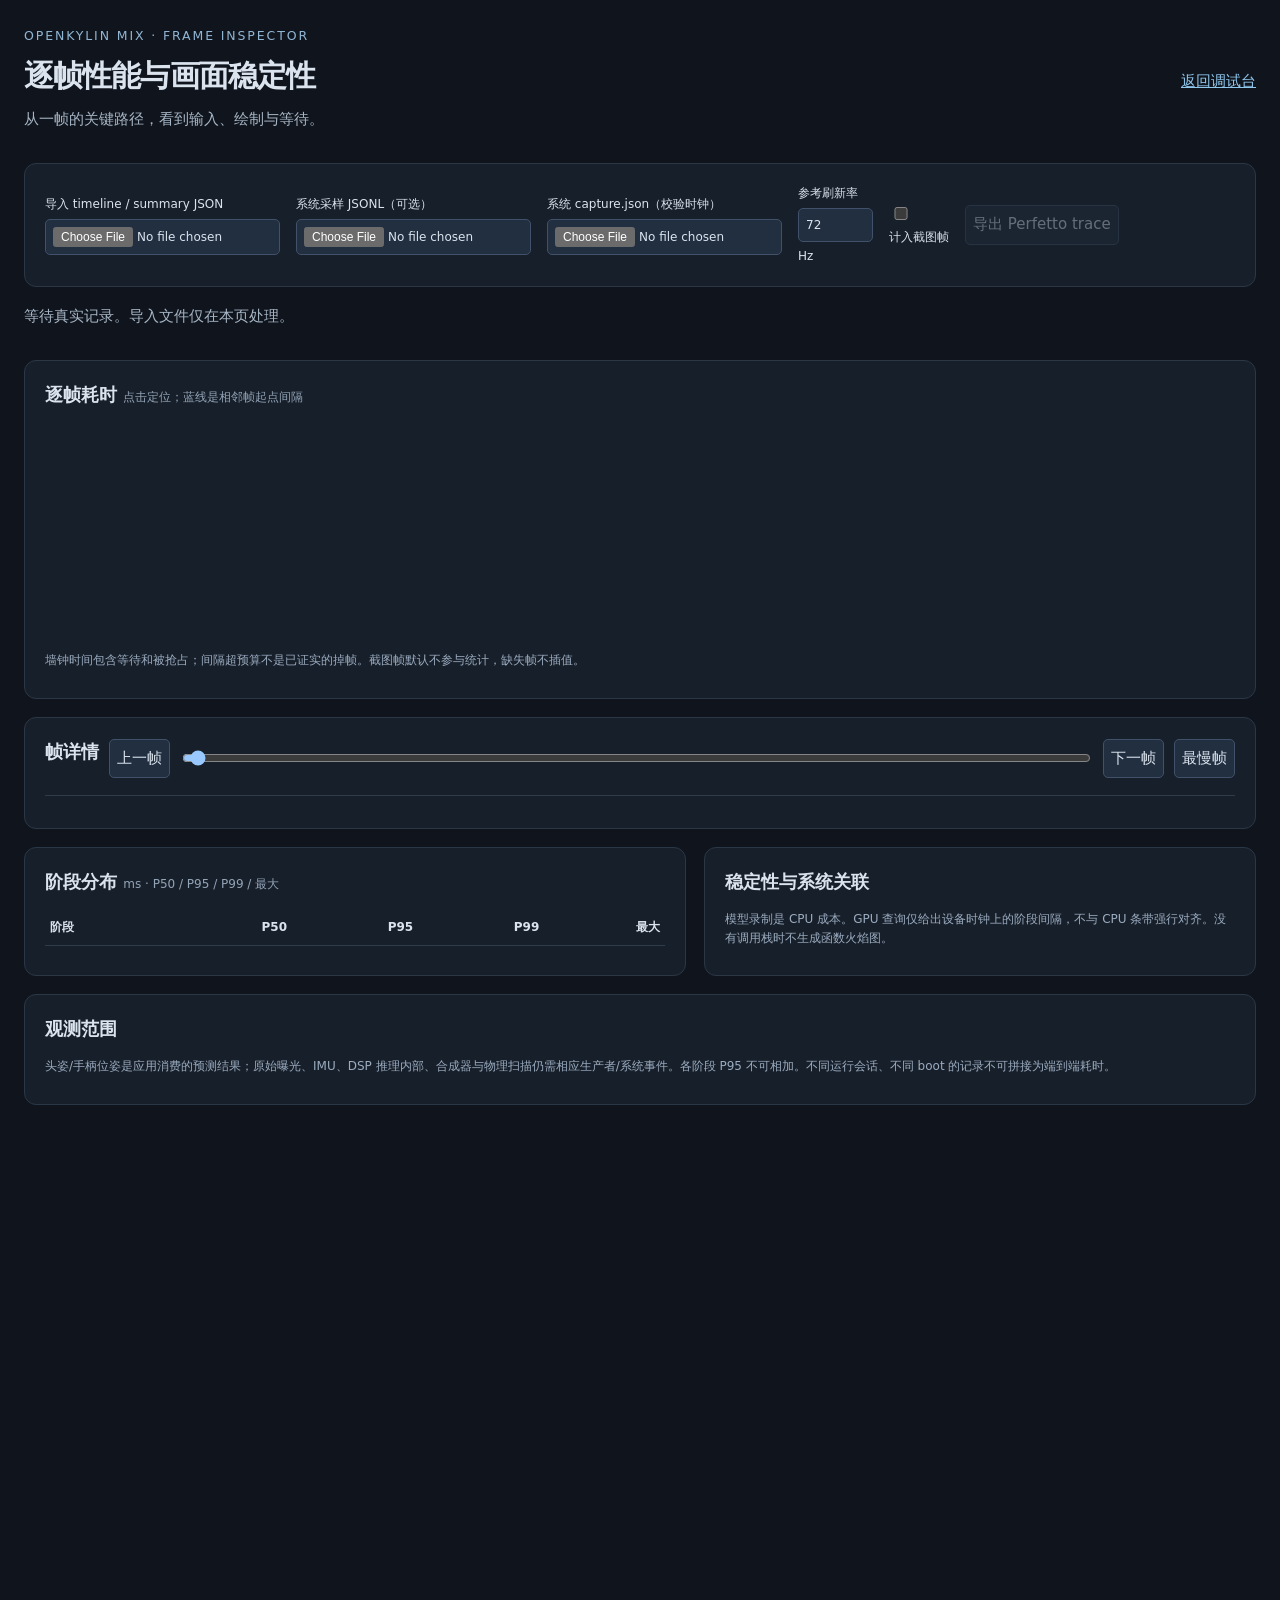
==== frontend/performance.html @ c1eca963 "Add frame inspector and bounded system performance capture" ====
<!doctype html>
<html lang="zh-CN"><meta charset="utf-8"><meta name="viewport" content="width=device-width, initial-scale=1">
<title>MIX · 逐帧性能分析</title><link rel="stylesheet" href="performance.css">
<header><div><small>OPENKYLIN MIX · FRAME INSPECTOR</small><h1>逐帧性能与画面稳定性</h1><p>从一帧的关键路径，看到输入、绘制与等待。</p></div><a href="index.html">返回调试台</a></header>
<main>
<section class="controls"><label>导入 timeline / summary JSON<input id="file" type="file" accept=".json,application/json"></label><label>系统采样 JSONL（可选）<input id="system" type="file" accept=".jsonl"></label><label>系统 capture.json（校验时钟）<input id="metadata" type="file" accept=".json"></label><label>参考刷新率 <input id="hz" type="number" min="1" max="240" value="72"> Hz</label><label><input id="captures" type="checkbox">计入截图帧</label><button id="export" disabled>导出 Perfetto trace</button></section>
<p id="status" role="status">等待真实记录。导入文件仅在本页处理。</p>
<div id="kpis" class="kpis"></div>
<section><h2>逐帧耗时 <small>点击定位；蓝线是相邻帧起点间隔</small></h2><canvas id="overview" height="220" aria-label="逐帧 CPU 墙钟耗时及帧间隔"></canvas><p class="note">墙钟时间包含等待和被抢占；间隔超预算不是已证实的掉帧。截图帧默认不参与统计，缺失帧不插值。</p></section>
<section><div class="row"><h2 id="frame-title">帧详情</h2><button id="previous">上一帧</button><input id="frame" type="range" min="0" max="0" value="0" aria-label="选择帧"><button id="next">下一帧</button><button id="worst">最慢帧</button></div><div id="selection"></div><div id="lanes"></div><div id="gpu"></div></section>
<div class="columns"><section><h2>阶段分布 <small>ms · P50 / P95 / P99 / 最大</small></h2><table><thead><tr><th>阶段</th><th>P50</th><th>P95</th><th>P99</th><th>最大</th></tr></thead><tbody id="stages"></tbody></table></section><section><h2>稳定性与系统关联</h2><div id="health"></div><div id="system-detail"></div><p class="note">模型录制是 CPU 成本。GPU 查询仅给出设备时钟上的阶段间隔，不与 CPU 条带强行对齐。没有调用栈时不生成函数火焰图。</p></section></div>
<section><h2>观测范围</h2><p id="coverage"></p><p class="note">头姿/手柄位姿是应用消费的预测结果；原始曝光、IMU、DSP 推理内部、合成器与物理扫描仍需相应生产者/系统事件。各阶段 P95 不可相加。不同运行会话、不同 boot 的记录不可拼接为端到端耗时。</p></section>
</main><script src="performance.js"></script></html>
---- frontend/performance.css ----
:root{font:15px/1.55 system-ui,sans-serif;color:#dbe4ee;background:#10151d;color-scheme:dark}*{box-sizing:border-box}body{margin:0}header,main{max-width:1500px;margin:auto;padding:24px}header{display:flex;align-items:center;justify-content:space-between;padding-bottom:0}header small{letter-spacing:.15em;color:#91b6d4}h1{font-size:30px;letter-spacing:-.03em;margin:6px 0}h2{font-size:18px;margin:0 0 14px}h2 small{font-weight:400;color:#93a4b7;font-size:12px}p{margin:8px 0;color:#a7b6c6}a{color:#90c7ed}section{background:#171f2a;border:1px solid #2c3746;border-radius:12px;padding:20px;margin-bottom:18px}.controls{display:flex;gap:16px;flex-wrap:wrap;align-items:center}.controls label{font-size:12px;display:grid;gap:5px}input,button{font:inherit;max-width:100%;background:#222f40;color:inherit;border:1px solid #405169;border-radius:5px;padding:7px}input[type=number]{width:75px}input[type=checkbox]{width:16px}input[type=file]{width:235px}button{cursor:pointer}button:disabled{opacity:.4}.kpis{display:grid;grid-template-columns:repeat(4,1fr);gap:15px;margin:16px 0}.kpi{padding:17px;background:#1b2634;border-radius:9px}.kpi b{display:block;font-size:25px;font-variant-numeric:tabular-nums}.kpi small,.note{font-size:12px;color:#9bacc0}canvas{display:block;width:100%;cursor:crosshair}.columns{display:grid;grid-template-columns:1.2fr 1fr;gap:18px}.columns section{min-width:0}.row{display:flex;align-items:center;gap:10px;flex-wrap:wrap}.row h2{margin-right:auto}.row input{flex:1;min-width:150px}table{border-collapse:collapse;width:100%;font-size:12px}td,th{text-align:right;padding:8px 5px;border-bottom:1px solid #303b4a}td:first-child,th:first-child{text-align:left}td{font-variant-numeric:tabular-nums}.track{display:grid;grid-template-columns:150px 1fr;gap:12px;margin:10px 0;font-size:12px}.strip{position:relative;min-height:30px;background:#101822;border-radius:3px;overflow:hidden}.slice{position:absolute;top:0;height:29px;overflow:hidden;white-space:nowrap;font-size:10px;padding:5px 3px;border-left:1px solid #121c28;background:#376187;color:#fff;cursor:help}.track:nth-child(3n) .slice{background:#486e63}.track:nth-child(3n+2) .slice{background:#635d86}#selection{font-size:13px;margin:15px 0}#gpu{font-size:13px;border-top:1px solid #303b4a;margin-top:16px;padding-top:12px}.pill{display:inline-block;padding:2px 7px;background:#253446;border-radius:4px;margin:3px}.warning{color:#e4b98c}#status{overflow-wrap:anywhere}#system-detail{font-size:12px}ul{padding-left:20px}@media(max-width:800px){.columns{grid-template-columns:1fr}.kpis{grid-template-columns:1fr 1fr}.track{grid-template-columns:110px 1fr}header,main{padding:14px}h1{font-size:24px}}
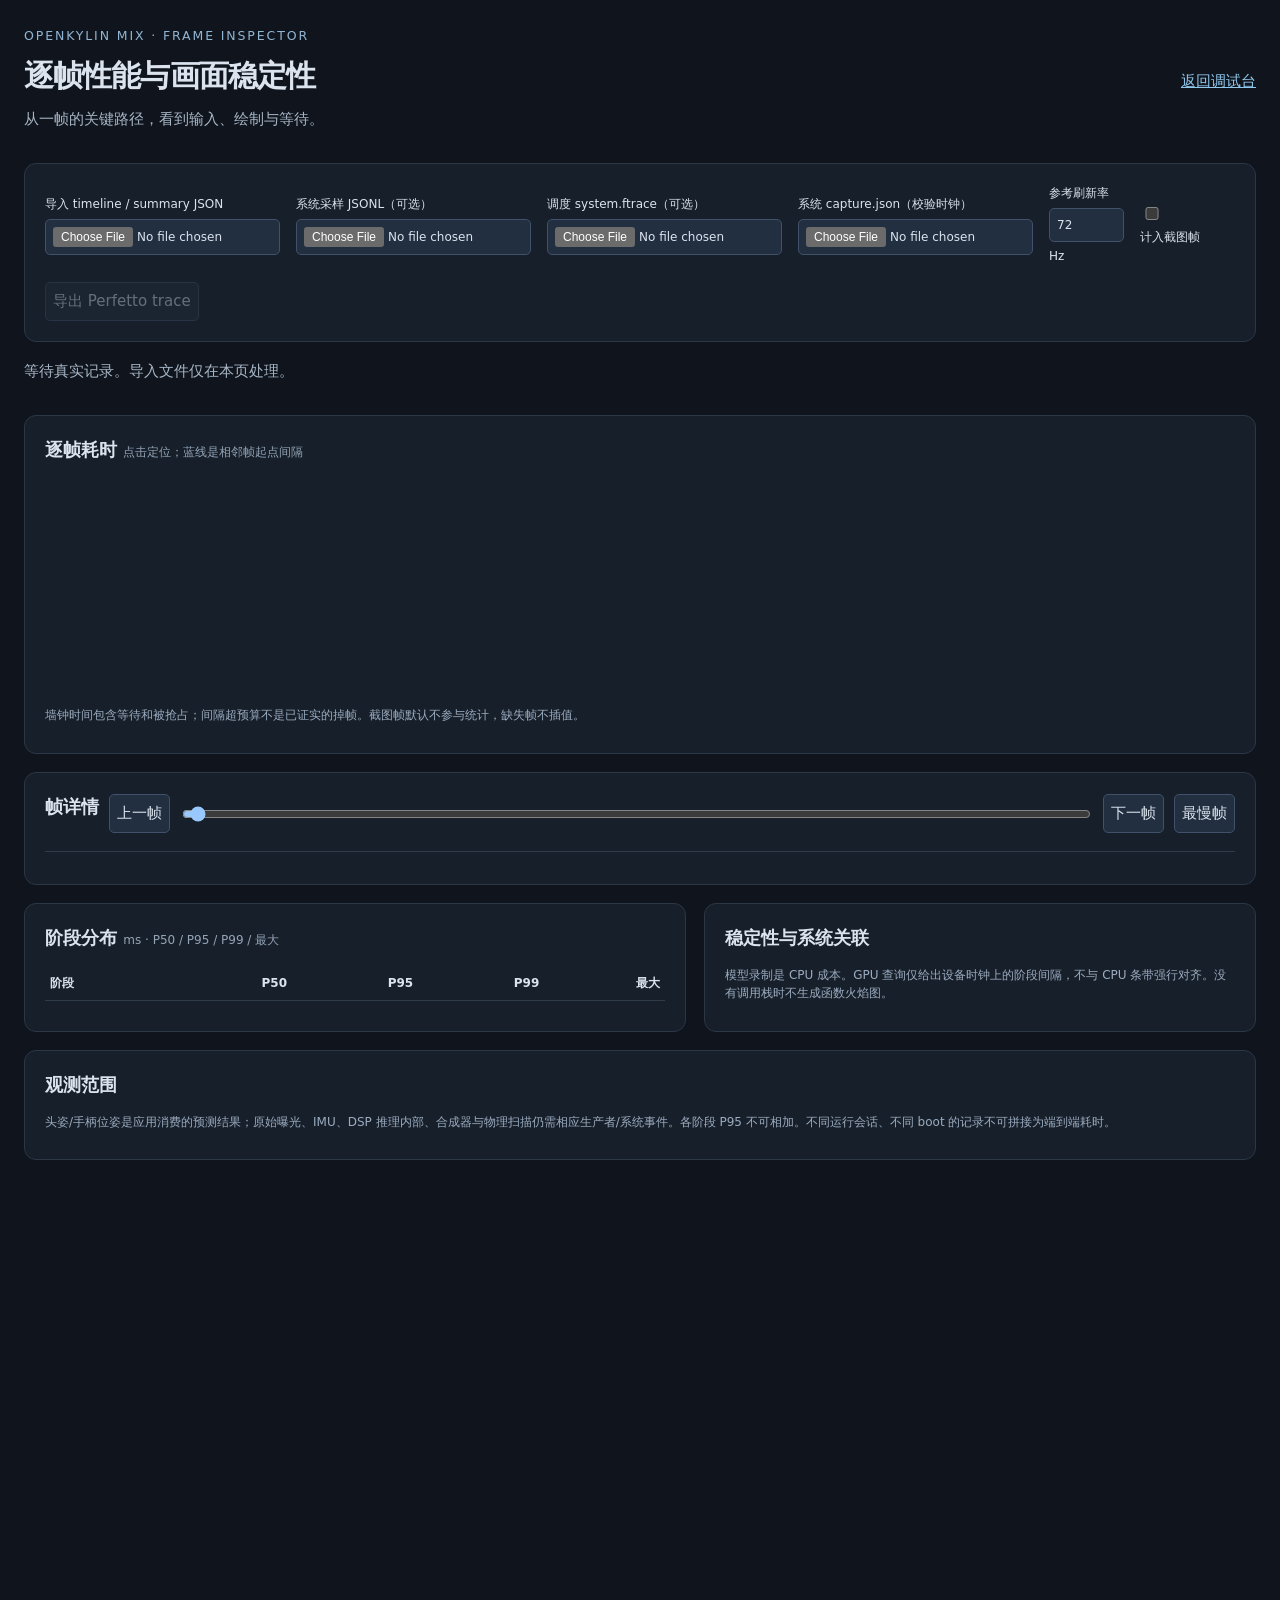
==== commit 29839d76: "Correlate scheduler observations and retain compositor frame history" ====
--- a/frontend/performance.html
+++ b/frontend/performance.html
@@ -3,7 +3,7 @@
 <title>MIX · 逐帧性能分析</title><link rel="stylesheet" href="performance.css">
 <header><div><small>OPENKYLIN MIX · FRAME INSPECTOR</small><h1>逐帧性能与画面稳定性</h1><p>从一帧的关键路径，看到输入、绘制与等待。</p></div><a href="index.html">返回调试台</a></header>
 <main>
-<section class="controls"><label>导入 timeline / summary JSON<input id="file" type="file" accept=".json,application/json"></label><label>系统采样 JSONL（可选）<input id="system" type="file" accept=".jsonl"></label><label>系统 capture.json（校验时钟）<input id="metadata" type="file" accept=".json"></label><label>参考刷新率 <input id="hz" type="number" min="1" max="240" value="72"> Hz</label><label><input id="captures" type="checkbox">计入截图帧</label><button id="export" disabled>导出 Perfetto trace</button></section>
+<section class="controls"><label>导入 timeline / summary JSON<input id="file" type="file" accept=".json,application/json"></label><label>系统采样 JSONL（可选）<input id="system" type="file" accept=".jsonl"></label><label>调度 system.ftrace（可选）<input id="kernel" type="file" accept=".ftrace,.trace,.txt"></label><label>系统 capture.json（校验时钟）<input id="metadata" type="file" accept=".json"></label><label>参考刷新率 <input id="hz" type="number" min="1" max="240" value="72"> Hz</label><label><input id="captures" type="checkbox">计入截图帧</label><button id="export" disabled>导出 Perfetto trace</button></section>
 <p id="status" role="status">等待真实记录。导入文件仅在本页处理。</p>
 <div id="kpis" class="kpis"></div>
 <section><h2>逐帧耗时 <small>点击定位；蓝线是相邻帧起点间隔</small></h2><canvas id="overview" height="220" aria-label="逐帧 CPU 墙钟耗时及帧间隔"></canvas><p class="note">墙钟时间包含等待和被抢占；间隔超预算不是已证实的掉帧。截图帧默认不参与统计，缺失帧不插值。</p></section>
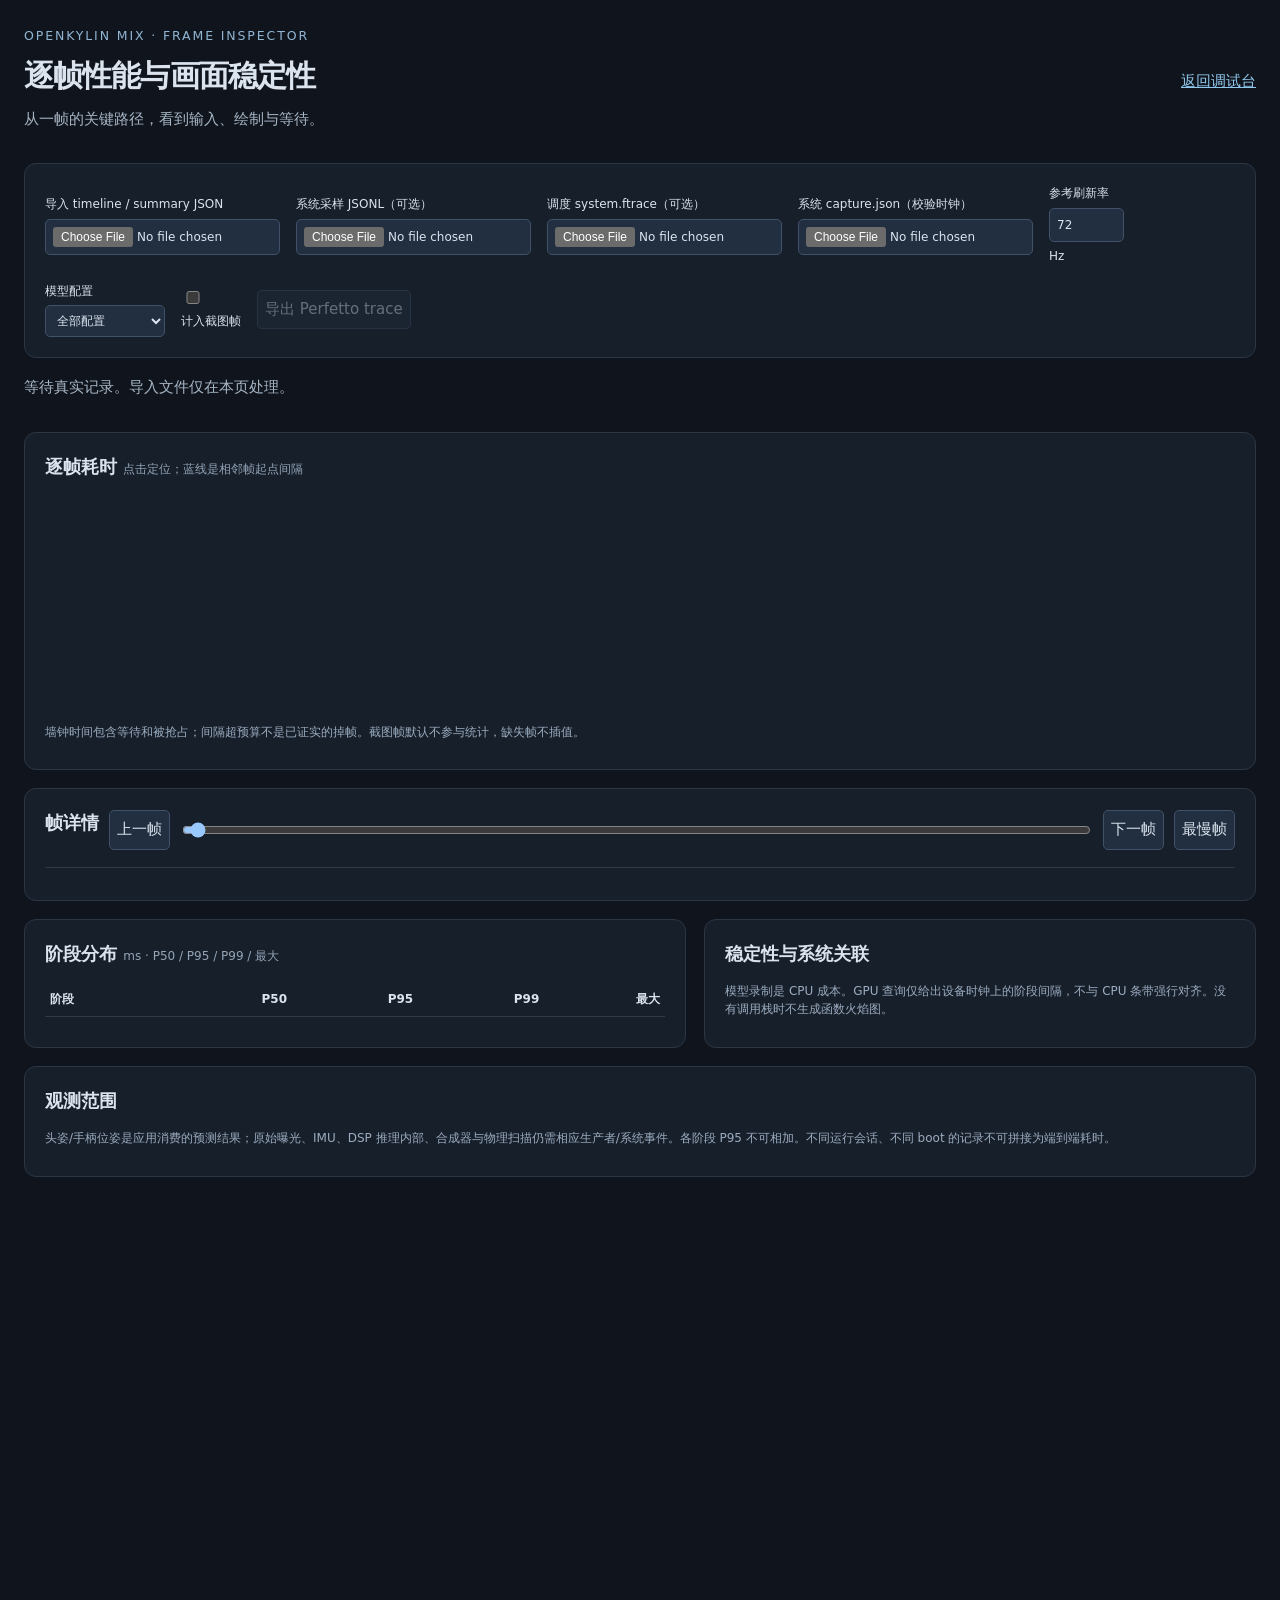
==== commit 7ceb08bf: "Inspect controller motion and subscribe to existing producer counters" ====
--- a/frontend/performance.html
+++ b/frontend/performance.html
@@ -3,7 +3,7 @@
 <title>MIX · 逐帧性能分析</title><link rel="stylesheet" href="performance.css">
 <header><div><small>OPENKYLIN MIX · FRAME INSPECTOR</small><h1>逐帧性能与画面稳定性</h1><p>从一帧的关键路径，看到输入、绘制与等待。</p></div><a href="index.html">返回调试台</a></header>
 <main>
-<section class="controls"><label>导入 timeline / summary JSON<input id="file" type="file" accept=".json,application/json"></label><label>系统采样 JSONL（可选）<input id="system" type="file" accept=".jsonl"></label><label>调度 system.ftrace（可选）<input id="kernel" type="file" accept=".ftrace,.trace,.txt"></label><label>系统 capture.json（校验时钟）<input id="metadata" type="file" accept=".json"></label><label>参考刷新率 <input id="hz" type="number" min="1" max="240" value="72"> Hz</label><label><input id="captures" type="checkbox">计入截图帧</label><button id="export" disabled>导出 Perfetto trace</button></section>
+<section class="controls"><label>导入 timeline / summary JSON<input id="file" type="file" accept=".json,application/json"></label><label>系统采样 JSONL（可选）<input id="system" type="file" accept=".jsonl"></label><label>调度 system.ftrace（可选）<input id="kernel" type="file" accept=".ftrace,.trace,.txt"></label><label>系统 capture.json（校验时钟）<input id="metadata" type="file" accept=".json"></label><label>参考刷新率 <input id="hz" type="number" min="1" max="240" value="72"> Hz</label><label>模型配置<select id="mask"><option value="all">全部配置</option><option value="3">模型与射线</option><option value="2">仅射线</option><option value="0">隐藏模型与射线</option></select></label><label><input id="captures" type="checkbox">计入截图帧</label><button id="export" disabled>导出 Perfetto trace</button></section>
 <p id="status" role="status">等待真实记录。导入文件仅在本页处理。</p>
 <div id="kpis" class="kpis"></div>
 <section><h2>逐帧耗时 <small>点击定位；蓝线是相邻帧起点间隔</small></h2><canvas id="overview" height="220" aria-label="逐帧 CPU 墙钟耗时及帧间隔"></canvas><p class="note">墙钟时间包含等待和被抢占；间隔超预算不是已证实的掉帧。截图帧默认不参与统计，缺失帧不插值。</p></section>
--- a/frontend/performance.css
+++ b/frontend/performance.css
@@ -1 +1 @@
-:root{font:15px/1.55 system-ui,sans-serif;color:#dbe4ee;background:#10151d;color-scheme:dark}*{box-sizing:border-box}body{margin:0}header,main{max-width:1500px;margin:auto;padding:24px}header{display:flex;align-items:center;justify-content:space-between;padding-bottom:0}header small{letter-spacing:.15em;color:#91b6d4}h1{font-size:30px;letter-spacing:-.03em;margin:6px 0}h2{font-size:18px;margin:0 0 14px}h2 small{font-weight:400;color:#93a4b7;font-size:12px}p{margin:8px 0;color:#a7b6c6}a{color:#90c7ed}section{background:#171f2a;border:1px solid #2c3746;border-radius:12px;padding:20px;margin-bottom:18px}.controls{display:flex;gap:16px;flex-wrap:wrap;align-items:center}.controls label{font-size:12px;display:grid;gap:5px}input,button{font:inherit;max-width:100%;background:#222f40;color:inherit;border:1px solid #405169;border-radius:5px;padding:7px}input[type=number]{width:75px}input[type=checkbox]{width:16px}input[type=file]{width:235px}button{cursor:pointer}button:disabled{opacity:.4}.kpis{display:grid;grid-template-columns:repeat(4,1fr);gap:15px;margin:16px 0}.kpi{padding:17px;background:#1b2634;border-radius:9px}.kpi b{display:block;font-size:25px;font-variant-numeric:tabular-nums}.kpi small,.note{font-size:12px;color:#9bacc0}canvas{display:block;width:100%;cursor:crosshair}.columns{display:grid;grid-template-columns:1.2fr 1fr;gap:18px}.columns section{min-width:0}.row{display:flex;align-items:center;gap:10px;flex-wrap:wrap}.row h2{margin-right:auto}.row input{flex:1;min-width:150px}table{border-collapse:collapse;width:100%;font-size:12px}td,th{text-align:right;padding:8px 5px;border-bottom:1px solid #303b4a}td:first-child,th:first-child{text-align:left}td{font-variant-numeric:tabular-nums}.track{display:grid;grid-template-columns:150px 1fr;gap:12px;margin:10px 0;font-size:12px}.strip{position:relative;min-height:30px;background:#101822;border-radius:3px;overflow:hidden}.slice{position:absolute;top:0;height:29px;overflow:hidden;white-space:nowrap;font-size:10px;padding:5px 3px;border-left:1px solid #121c28;background:#376187;color:#fff;cursor:help}.track:nth-child(3n) .slice{background:#486e63}.track:nth-child(3n+2) .slice{background:#635d86}#selection{font-size:13px;margin:15px 0}#gpu{font-size:13px;border-top:1px solid #303b4a;margin-top:16px;padding-top:12px}.pill{display:inline-block;padding:2px 7px;background:#253446;border-radius:4px;margin:3px}.warning{color:#e4b98c}#status{overflow-wrap:anywhere}#system-detail{font-size:12px}ul{padding-left:20px}@media(max-width:800px){.columns{grid-template-columns:1fr}.kpis{grid-template-columns:1fr 1fr}.track{grid-template-columns:110px 1fr}header,main{padding:14px}h1{font-size:24px}}
+:root{font:15px/1.55 system-ui,sans-serif;color:#dbe4ee;background:#10151d;color-scheme:dark}*{box-sizing:border-box}body{margin:0}header,main{max-width:1500px;margin:auto;padding:24px}header{display:flex;align-items:center;justify-content:space-between;padding-bottom:0}header small{letter-spacing:.15em;color:#91b6d4}h1{font-size:30px;letter-spacing:-.03em;margin:6px 0}h2{font-size:18px;margin:0 0 14px}h2 small{font-weight:400;color:#93a4b7;font-size:12px}p{margin:8px 0;color:#a7b6c6}a{color:#90c7ed}section{background:#171f2a;border:1px solid #2c3746;border-radius:12px;padding:20px;margin-bottom:18px}.controls{display:flex;gap:16px;flex-wrap:wrap;align-items:center}.controls label{font-size:12px;display:grid;gap:5px}input,button,select{font:inherit;max-width:100%;background:#222f40;color:inherit;border:1px solid #405169;border-radius:5px;padding:7px}input[type=number]{width:75px}input[type=checkbox]{width:16px}input[type=file]{width:235px}button{cursor:pointer}button:disabled{opacity:.4}.kpis{display:grid;grid-template-columns:repeat(4,1fr);gap:15px;margin:16px 0}.kpi{padding:17px;background:#1b2634;border-radius:9px}.kpi b{display:block;font-size:25px;font-variant-numeric:tabular-nums}.kpi small,.note{font-size:12px;color:#9bacc0}canvas{display:block;width:100%;cursor:crosshair}.columns{display:grid;grid-template-columns:1.2fr 1fr;gap:18px}.columns section{min-width:0}.row{display:flex;align-items:center;gap:10px;flex-wrap:wrap}.row h2{margin-right:auto}.row input{flex:1;min-width:150px}table{border-collapse:collapse;width:100%;font-size:12px}td,th{text-align:right;padding:8px 5px;border-bottom:1px solid #303b4a}td:first-child,th:first-child{text-align:left}td{font-variant-numeric:tabular-nums}.track{display:grid;grid-template-columns:150px 1fr;gap:12px;margin:10px 0;font-size:12px}.strip{position:relative;min-height:30px;background:#101822;border-radius:3px;overflow:hidden}.slice{position:absolute;top:0;height:29px;overflow:hidden;white-space:nowrap;font-size:10px;padding:5px 3px;border-left:1px solid #121c28;background:#376187;color:#fff;cursor:help}.track:nth-child(3n) .slice{background:#486e63}.track:nth-child(3n+2) .slice{background:#635d86}#selection{font-size:13px;margin:15px 0}#gpu{font-size:13px;border-top:1px solid #303b4a;margin-top:16px;padding-top:12px}.pill{display:inline-block;padding:2px 7px;background:#253446;border-radius:4px;margin:3px}.warning{color:#e4b98c}#status{overflow-wrap:anywhere}#system-detail{font-size:12px}ul{padding-left:20px}@media(max-width:800px){.columns{grid-template-columns:1fr}.kpis{grid-template-columns:1fr 1fr}.track{grid-template-columns:110px 1fr}header,main{padding:14px}h1{font-size:24px}}
